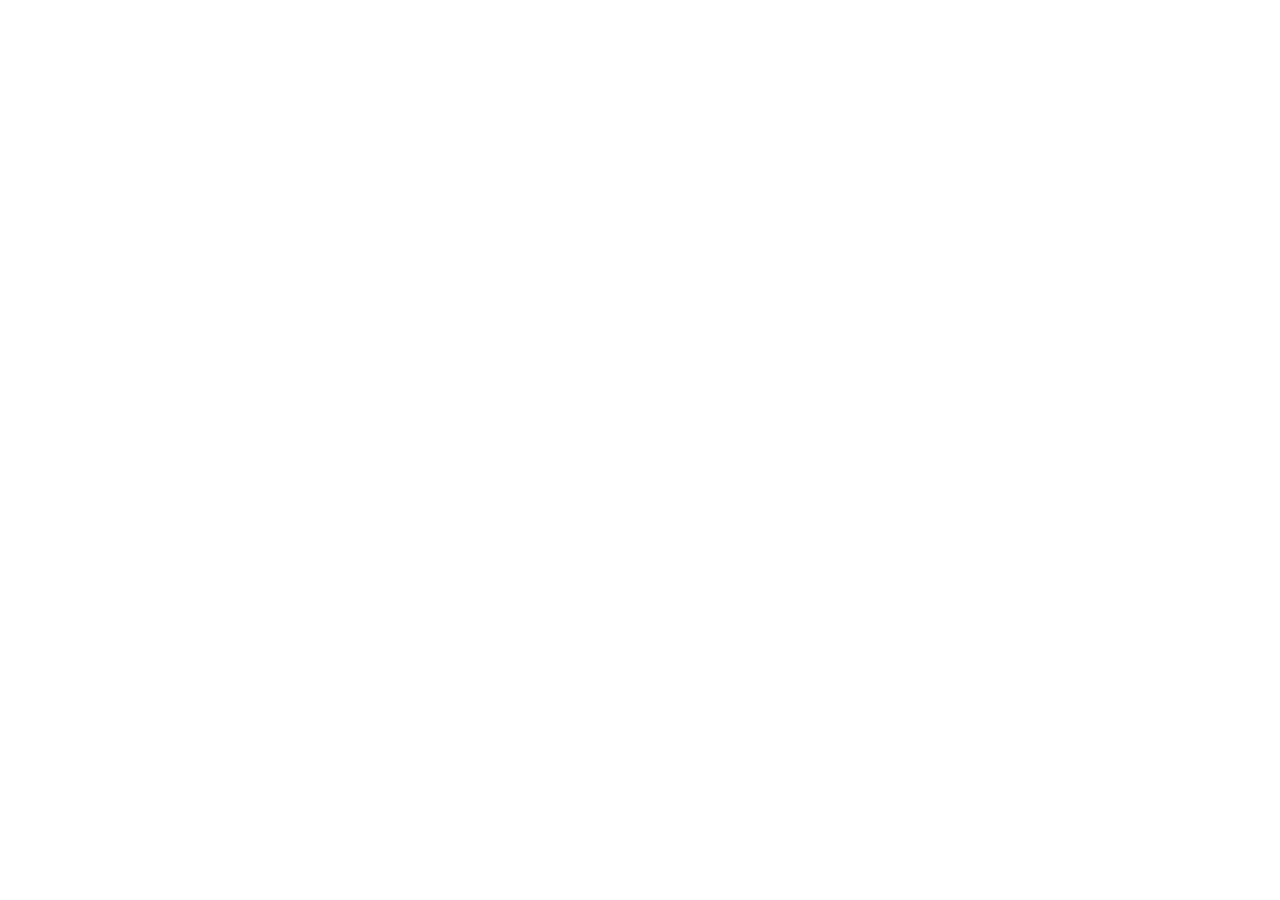
==== index.html @ 408d3868 "Initial website preview" ====
<!DOCTYPE html>
  <html lang="en">
    <head>
      
      <meta charset="UTF-8" />
      <meta name="viewport" content="width=device-width, initial-scale=1.0" />
      <title>Next.js website development</title>
      <meta name="description" content="This web application offers a seamless user experience for building and managing websites, catering to developers and businesses seeking efficient solutions." />
      <meta name="robots" content="noindex, nofollow" />
      <style>html, body { height: 100%; margin: 0; } #root { height: 100%; }</style>
      
    </head>

    <body>
      
      <div id="root"></div>
      <script type="module" src="/src/main.tsx"></script>
      
    </body>
  </html>
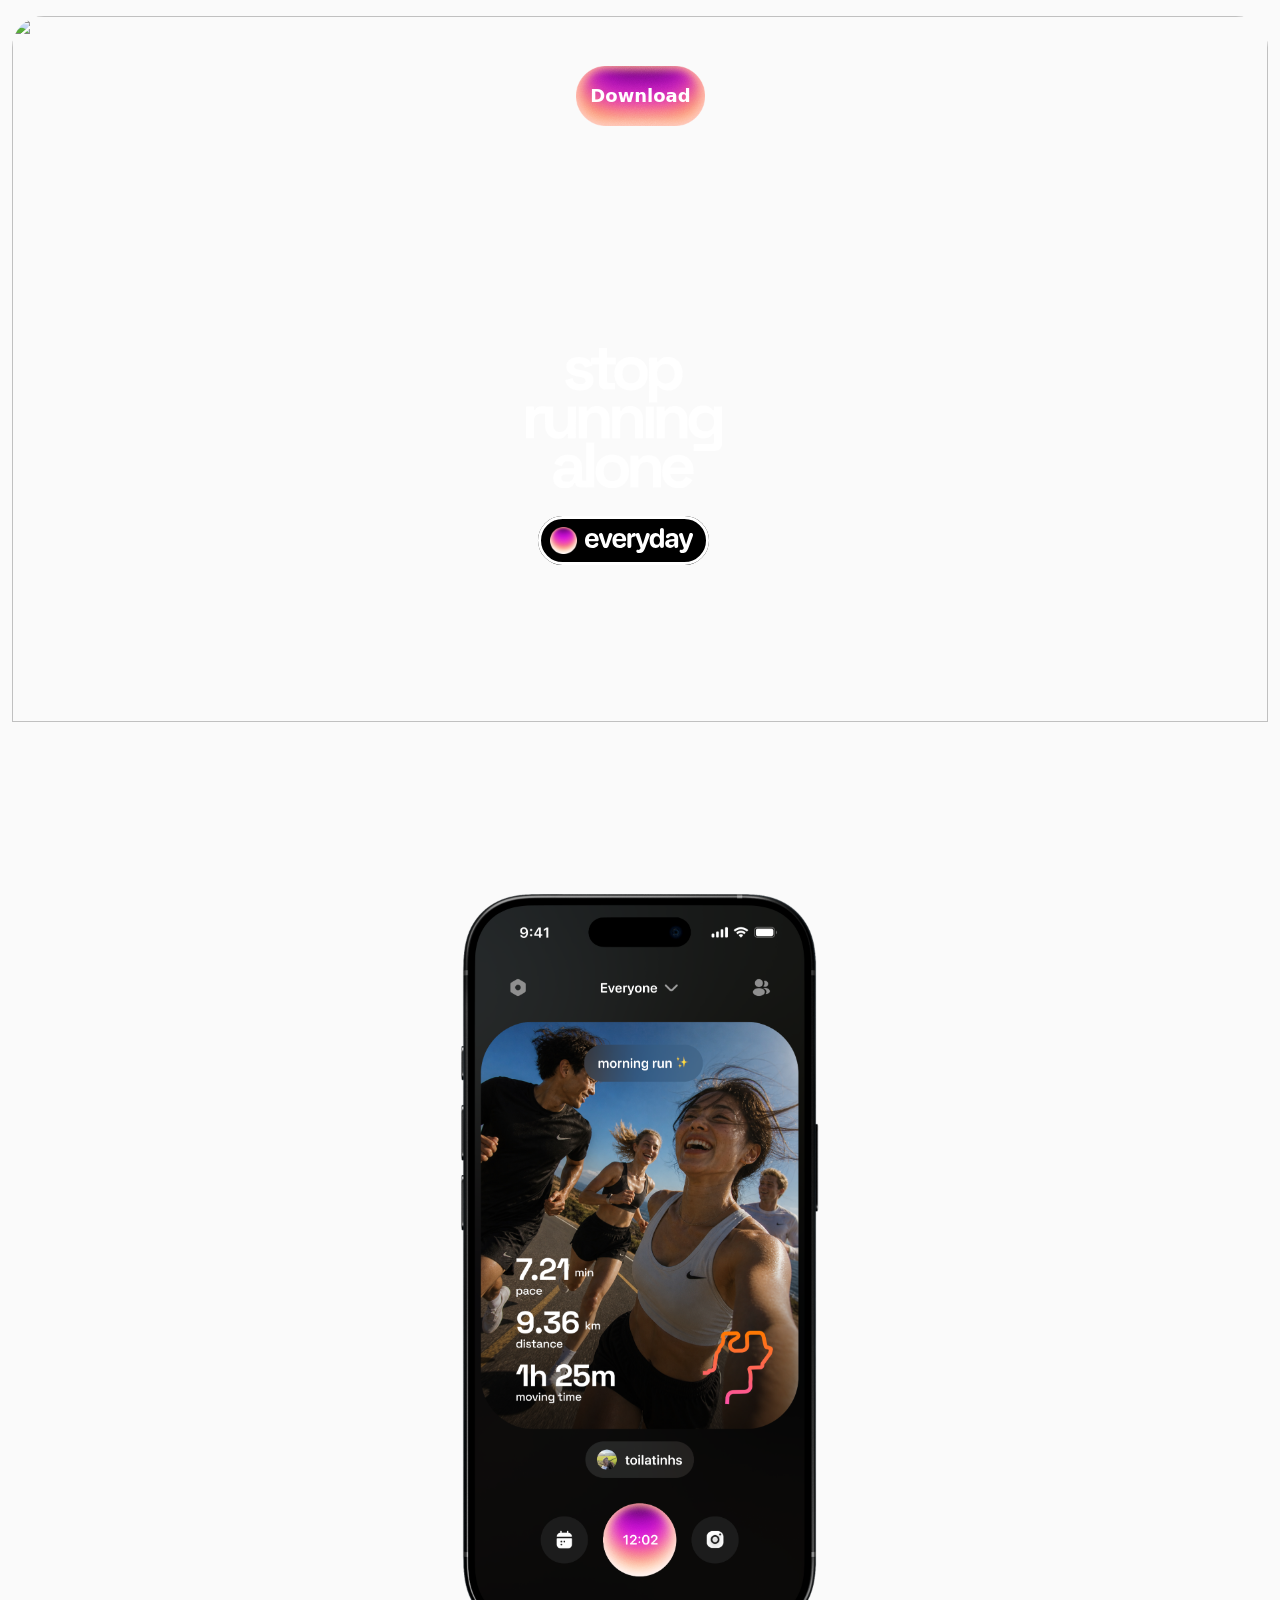
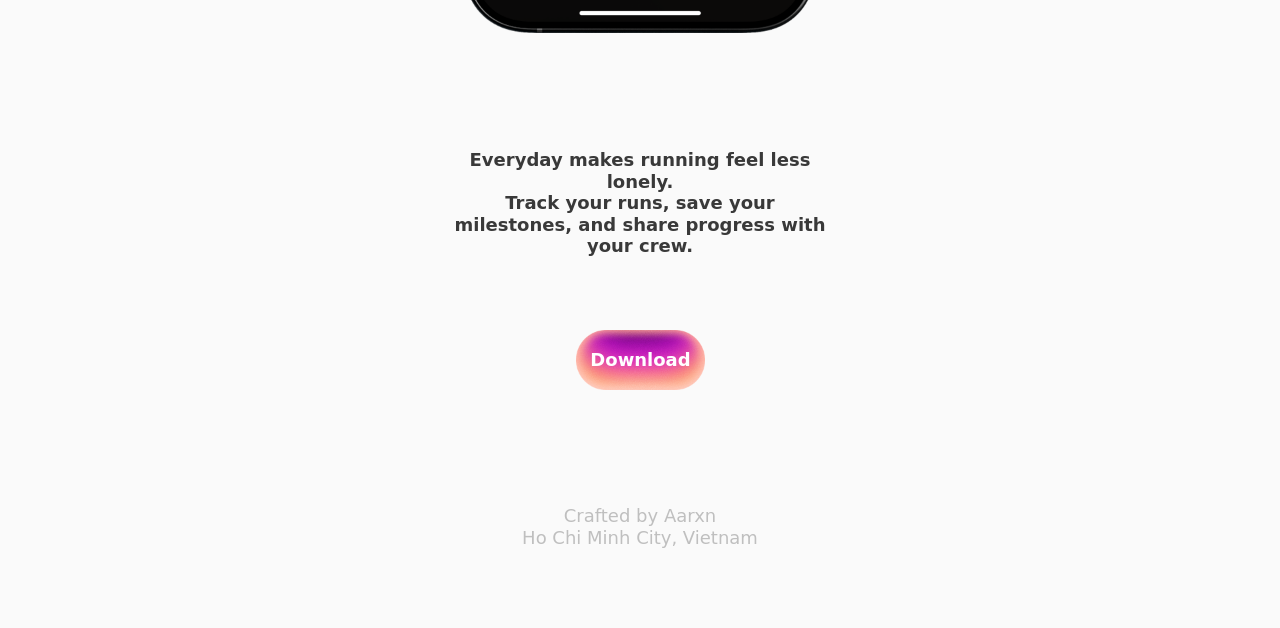
==== commit be30d7ec: "Deploy GitHub Pages" ====
--- a/index.html
+++ b/index.html
@@ -10,13 +10,14 @@
       <meta name="robots" content="noindex, nofollow" />
       <style>html, body { height: 100%; margin: 0; } #root { height: 100%; }</style>
       
+      <script type="module" crossorigin src="./assets/index-LcfcSQx4.js"></script>
+      <link rel="stylesheet" crossorigin href="./assets/index-CAt9TOoK.css">
     </head>
 
     <body>
       
       <div id="root"></div>
-      <script type="module" src="/src/main.tsx"></script>
       
     </body>
   </html>
-  +  
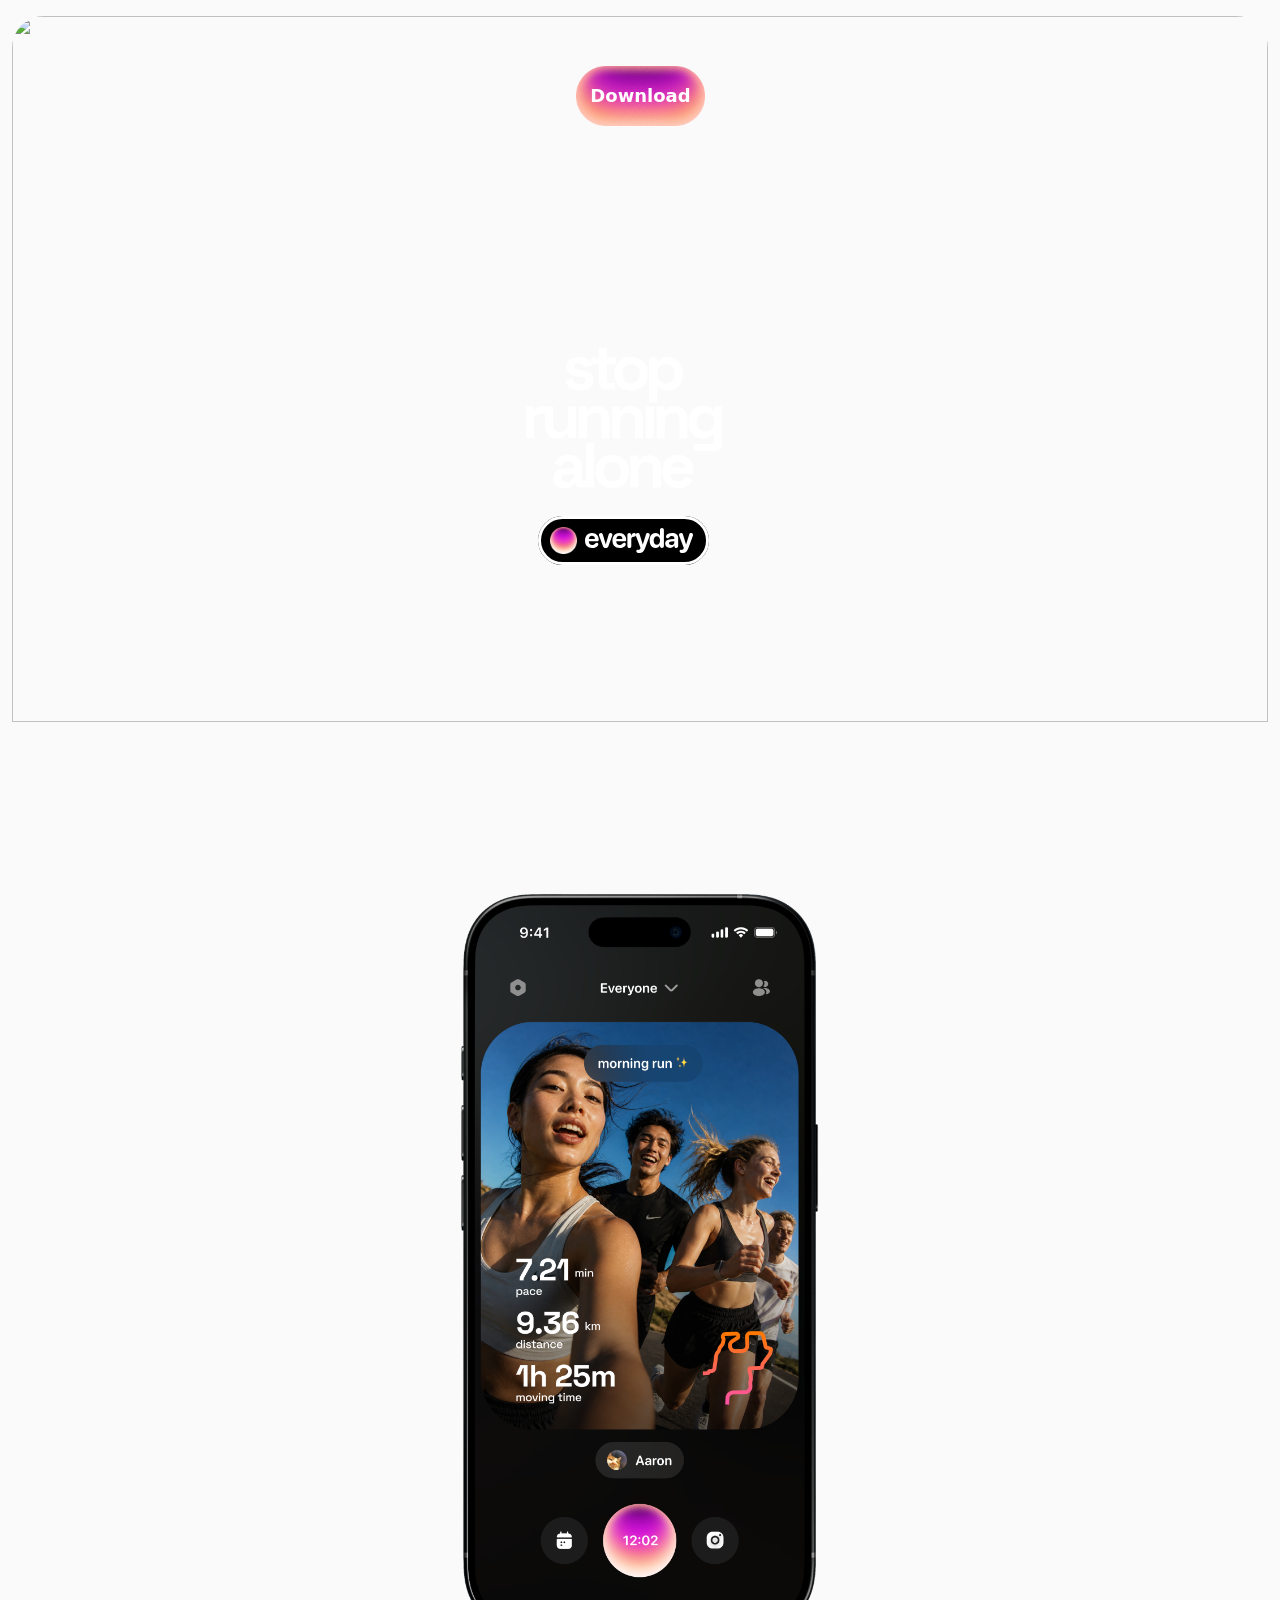
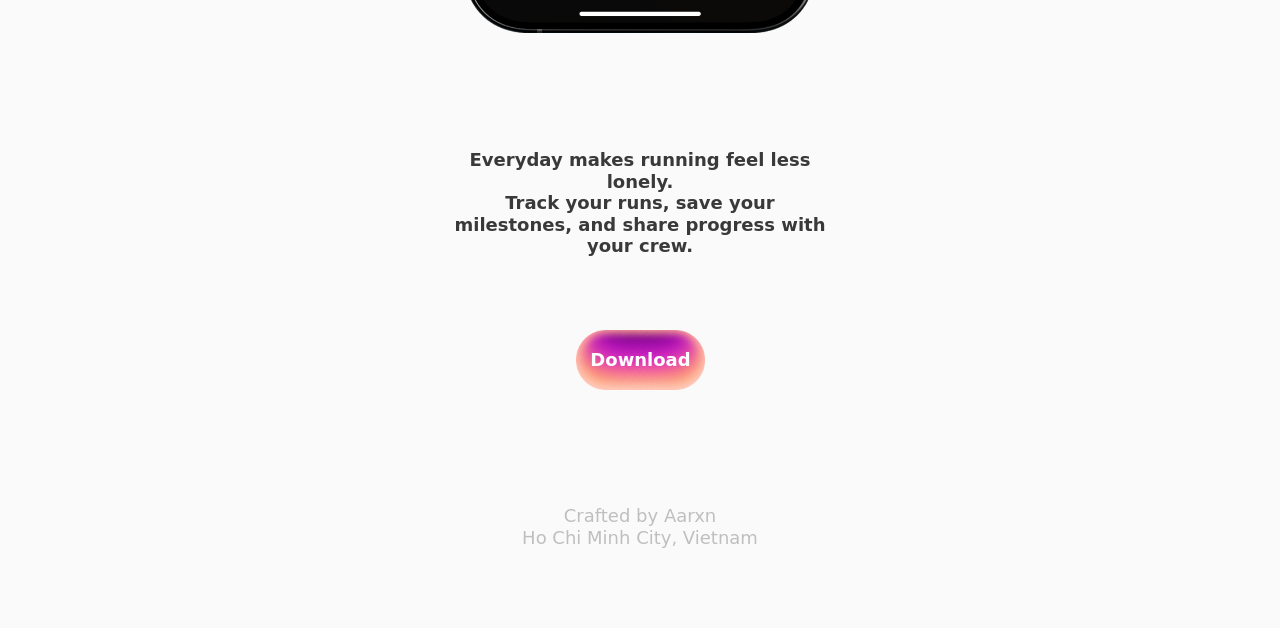
==== commit 8959553f: "Deploy mobile layout and phone asset" ====
--- a/index.html
+++ b/index.html
@@ -10,8 +10,8 @@
       <meta name="robots" content="noindex, nofollow" />
       <style>html, body { height: 100%; margin: 0; } #root { height: 100%; }</style>
       
-      <script type="module" crossorigin src="./assets/index-LcfcSQx4.js"></script>
-      <link rel="stylesheet" crossorigin href="./assets/index-CAt9TOoK.css">
+      <script type="module" crossorigin src="./assets/index-CD8UtbLQ.js"></script>
+      <link rel="stylesheet" crossorigin href="./assets/index-gOBfW0Nq.css">
     </head>
 
     <body>
@@ -20,4 +20,4 @@
       
     </body>
   </html>
-  
+  
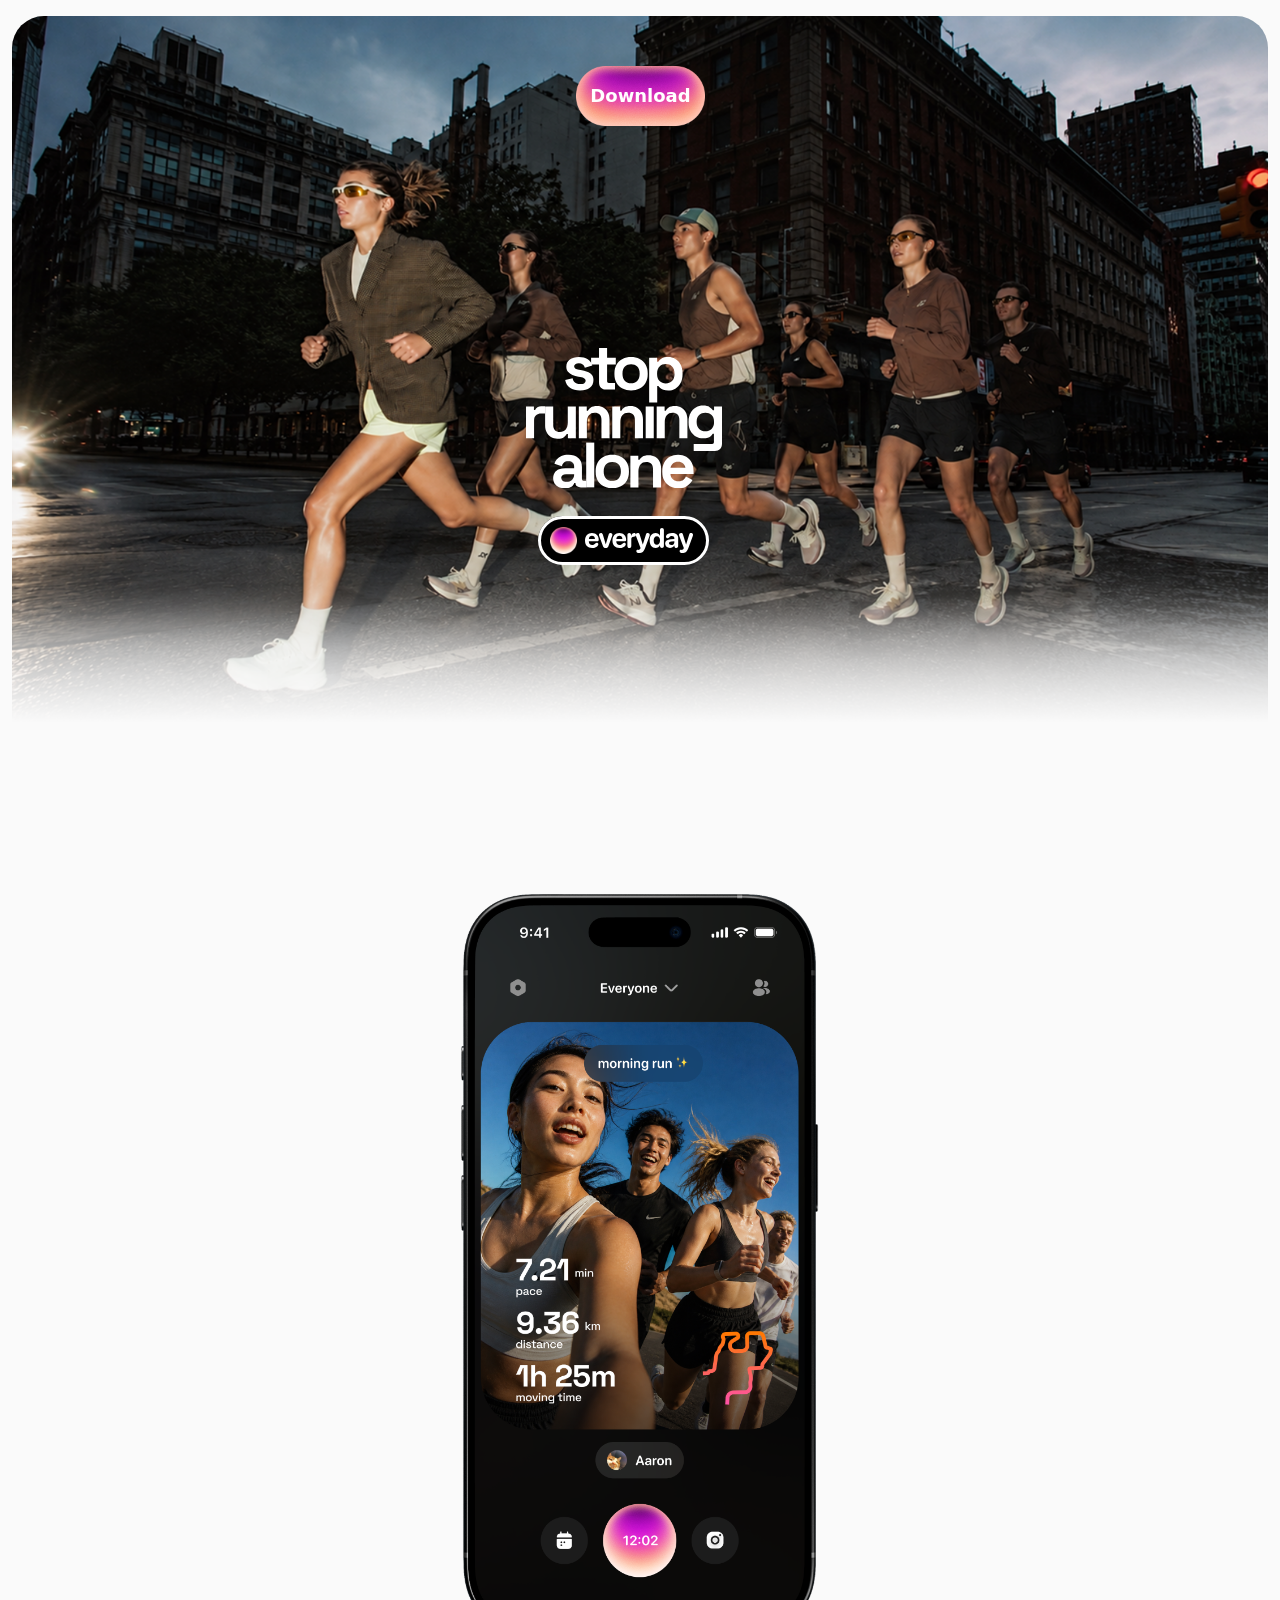
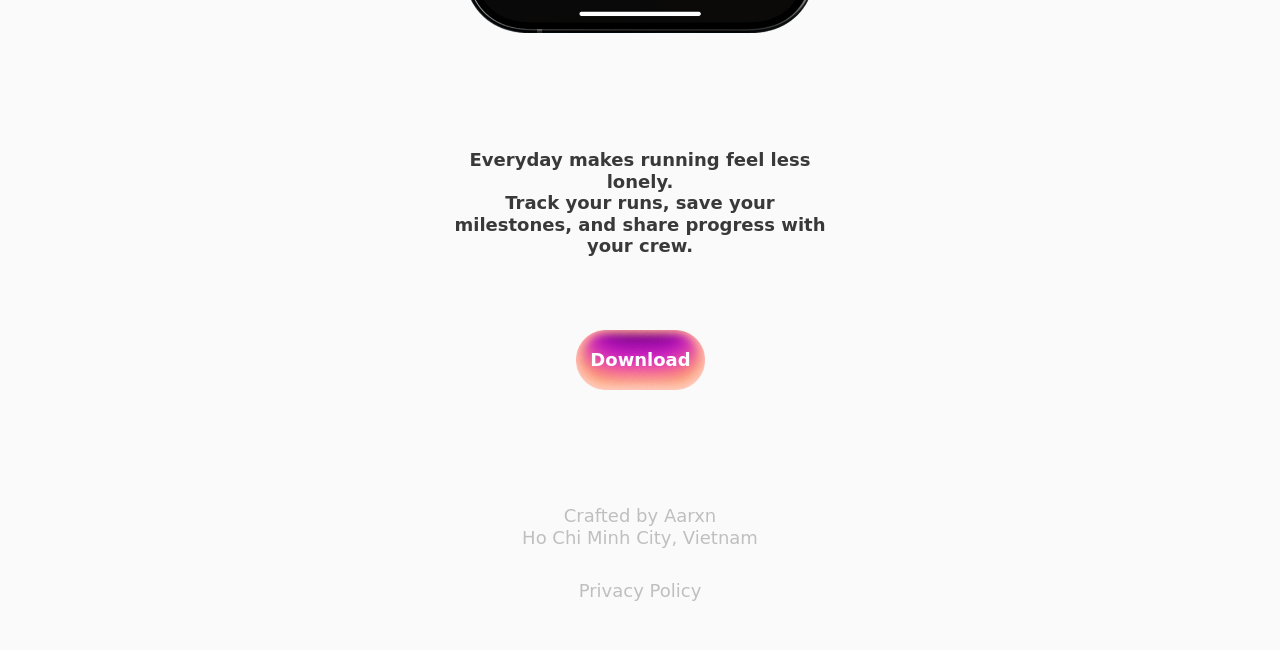
==== commit 200fbed2: "Deploy privacy policy page" ====
--- a/index.html
+++ b/index.html
@@ -10,8 +10,8 @@
       <meta name="robots" content="noindex, nofollow" />
       <style>html, body { height: 100%; margin: 0; } #root { height: 100%; }</style>
       
-      <script type="module" crossorigin src="./assets/index-CD8UtbLQ.js"></script>
-      <link rel="stylesheet" crossorigin href="./assets/index-gOBfW0Nq.css">
+      <script type="module" crossorigin src="./assets/index-BXnobPiO.js"></script>
+      <link rel="stylesheet" crossorigin href="./assets/index-Bq-DPGXU.css">
     </head>
 
     <body>
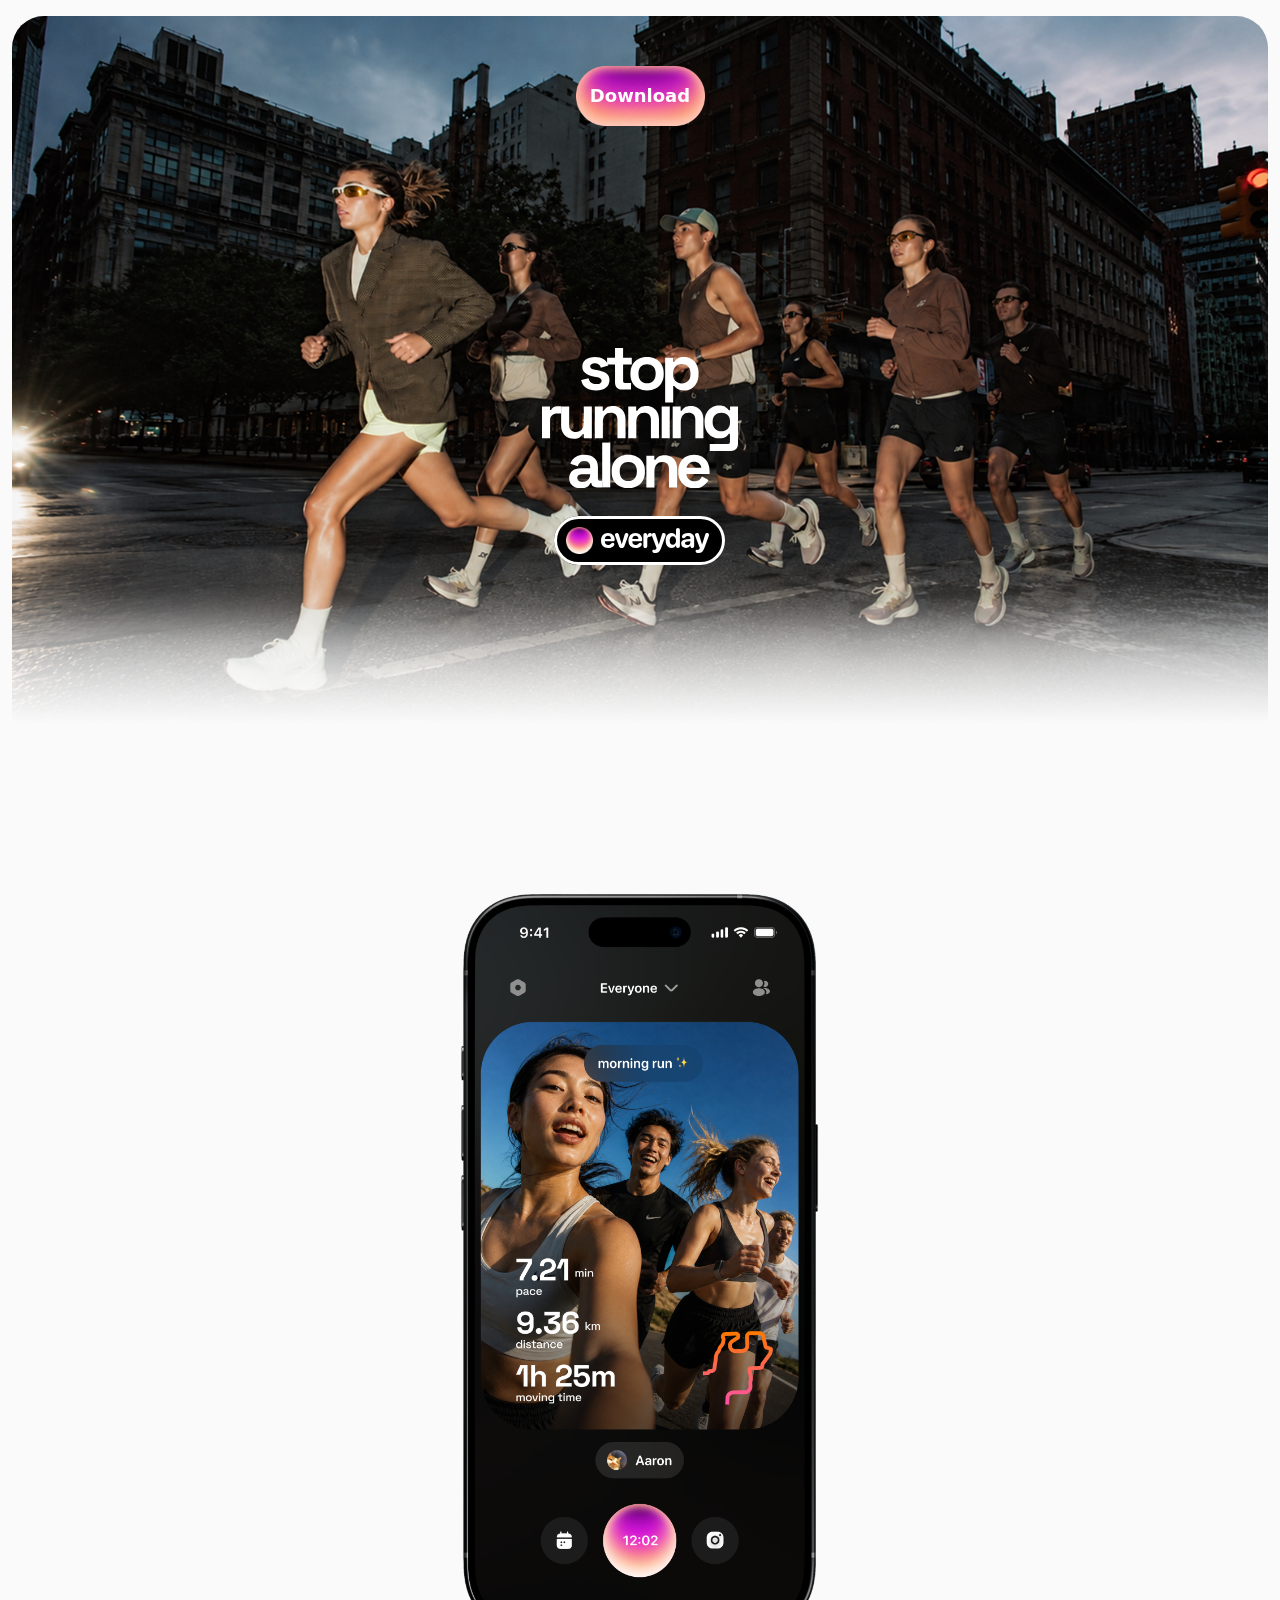
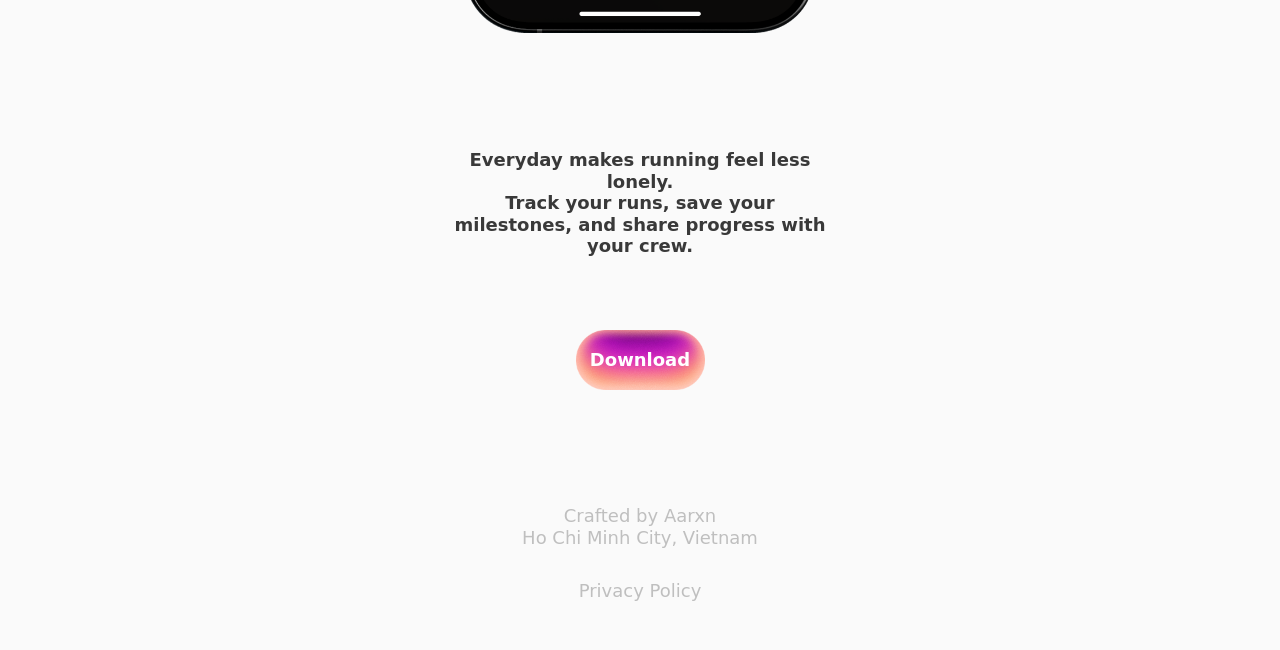
==== commit 35319479: "Deploy tablet layout and privacy wording" ====
--- a/index.html
+++ b/index.html
@@ -10,8 +10,8 @@
       <meta name="robots" content="noindex, nofollow" />
       <style>html, body { height: 100%; margin: 0; } #root { height: 100%; }</style>
       
-      <script type="module" crossorigin src="./assets/index-BXnobPiO.js"></script>
-      <link rel="stylesheet" crossorigin href="./assets/index-Bq-DPGXU.css">
+      <script type="module" crossorigin src="./assets/index-BkZenyx4.js"></script>
+      <link rel="stylesheet" crossorigin href="./assets/index-rztVWC5M.css">
     </head>
 
     <body>
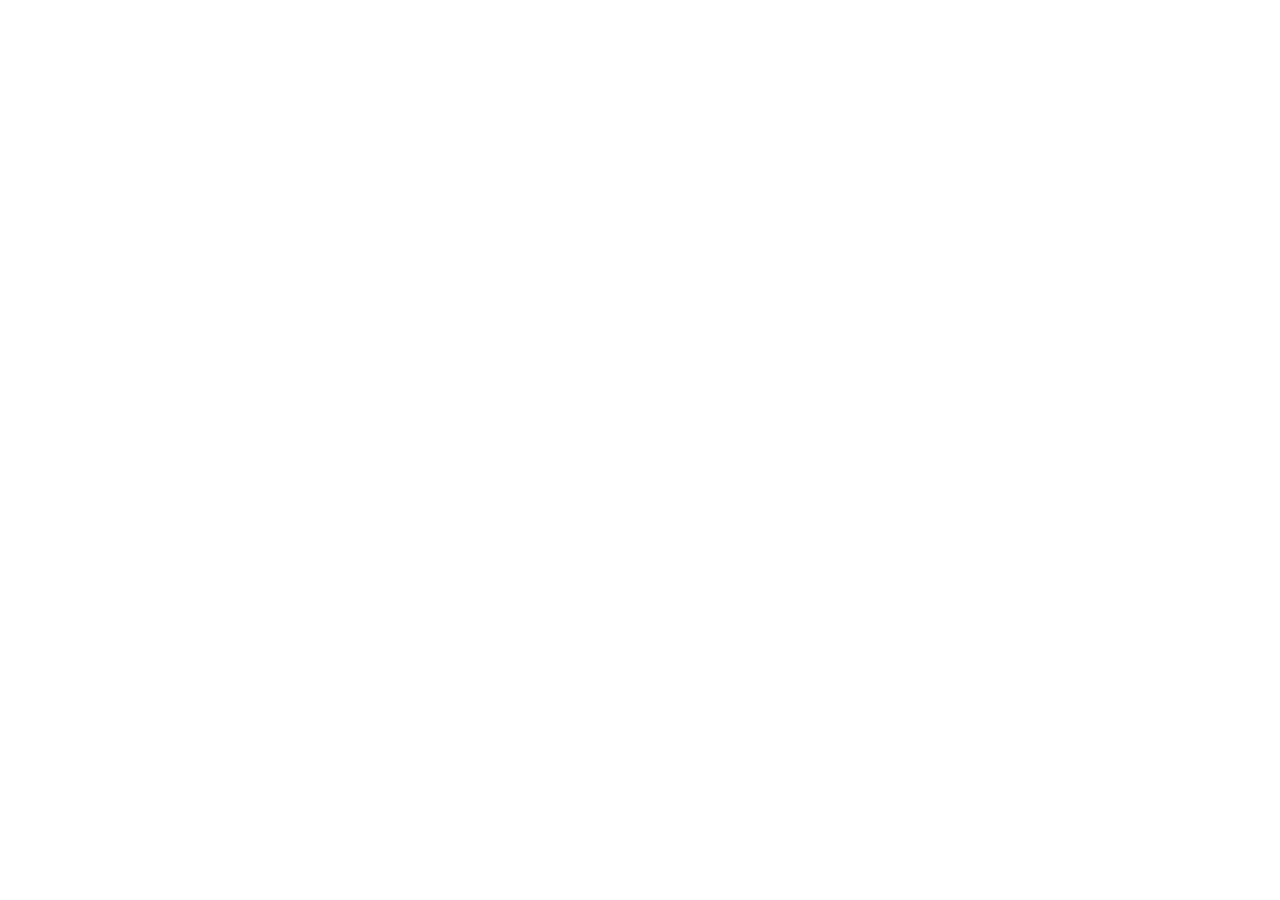
==== commit f941edb5: "Update site title and preview" ====
--- a/index.html
+++ b/index.html
@@ -5,19 +5,30 @@
       
       <meta charset="UTF-8" />
       <meta name="viewport" content="width=device-width, initial-scale=1.0" />
-      <title>Next.js website development</title>
-      <meta name="description" content="This web application offers a seamless user experience for building and managing websites, catering to developers and businesses seeking efficient solutions." />
-      <meta name="robots" content="noindex, nofollow" />
+      <title>Everyday - Run with your crew</title>
+      <meta name="description" content="Everyday makes running feel less lonely. Track your runs, save milestones, and share progress with your crew." />
+      <meta name="robots" content="index, follow" />
+      <link rel="canonical" href="https://runeveryday.club/" />
+      <meta property="og:type" content="website" />
+      <meta property="og:title" content="Everyday - Run with your crew" />
+      <meta property="og:description" content="Everyday makes running feel less lonely. Track your runs, save milestones, and share progress with your crew." />
+      <meta property="og:url" content="https://runeveryday.club/" />
+      <meta property="og:image" content="cover-preview.png" />
+      <meta property="og:image:width" content="1624" />
+      <meta property="og:image:height" content="913" />
+      <meta name="twitter:card" content="summary_large_image" />
+      <meta name="twitter:title" content="Everyday - Run with your crew" />
+      <meta name="twitter:description" content="Everyday makes running feel less lonely. Track your runs, save milestones, and share progress with your crew." />
+      <meta name="twitter:image" content="cover-preview.png" />
       <style>html, body { height: 100%; margin: 0; } #root { height: 100%; }</style>
       
-      <script type="module" crossorigin src="./assets/index-BkZenyx4.js"></script>
-      <link rel="stylesheet" crossorigin href="./assets/index-rztVWC5M.css">
     </head>
 
     <body>
       
       <div id="root"></div>
+      <script type="module" src="/src/main.tsx"></script>
       
     </body>
   </html>
-  +  
